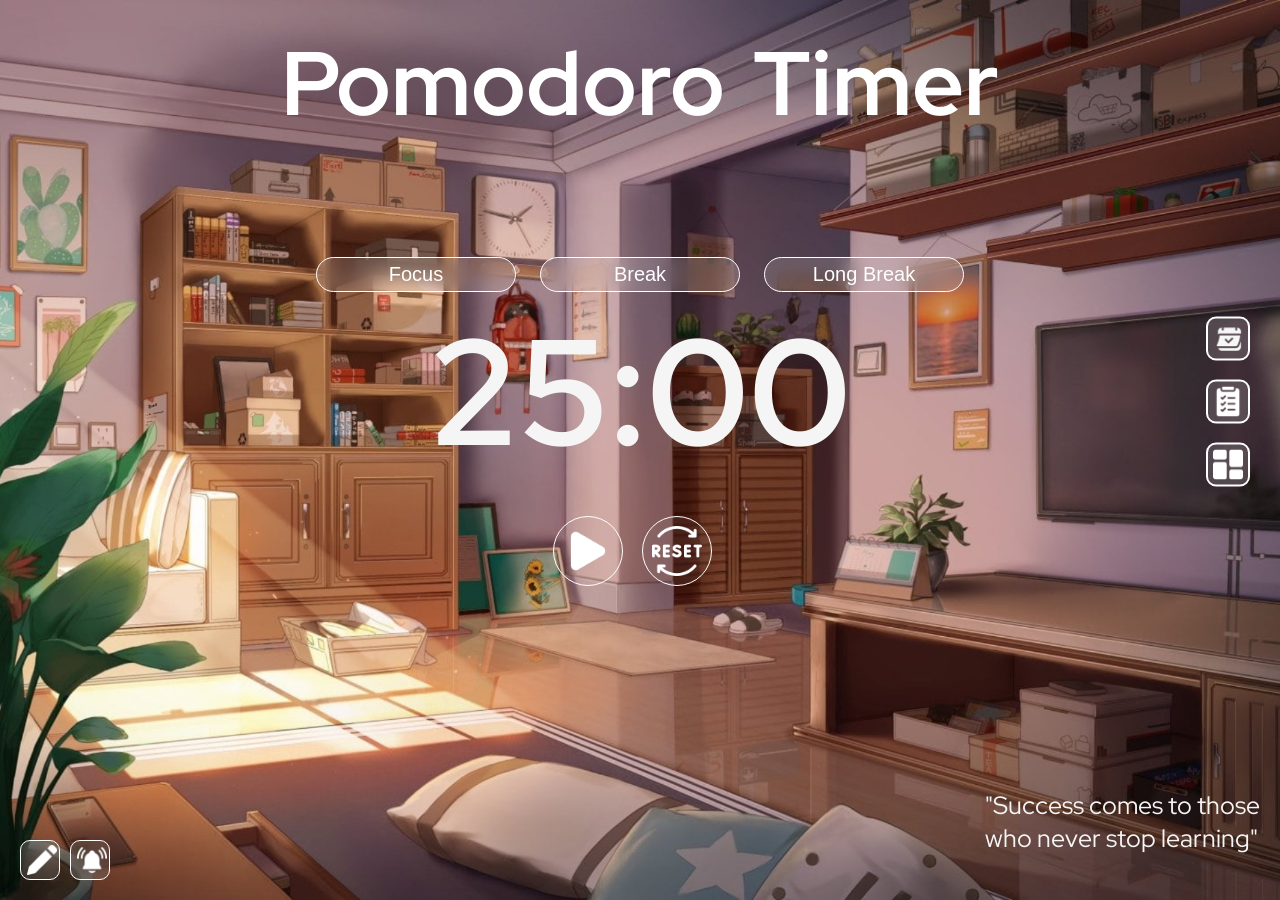
==== index.html @ 1c965666 "Rename pomo.html to index.html" ====
<html>
<head>

<link rel="preconnect" href="https://fonts.googleapis.com">
<link rel="preconnect" href="https://fonts.gstatic.com" crossorigin>
<link href="https://fonts.googleapis.com/css2?family=Lilita+One&family=Red+Hat+Display:ital,wght@0,300..900;1,300..900&display=swap" rel="stylesheet">

<link rel="stylesheet" href="css/pomo.css">
<script src="js/pomo.js"></script>

</head>
<body>
    <div id = "d1">
        <h1 class = "d1">Pomodoro Timer</h1>
        <ul class="d1"><br>
            <li class="d1"><img src="assets/icons/calendar.png"></li>
            <li class ="d1" ><img src="assets/icons/todo.png"></li>
            <li class = "d1"><img src="assets/icons/dashboard.png"></li>
        </ul>
    </div>
    <div id= "d2">
        <center>
        <button class = "skip" type="button" onclick = "focus()">Focus</button>
        <button class = "skip" type="button" onclick = "br()">Break</button>
        <button class = "skip" type="button" onclick = "Lbreak()">Long Break</button><br>
        <span id="timer">25:00</span><br>
        <button class = "control" onclick="pp()"><img id="playIcon" src="assets/icons/play.png" width="50"></button>
        <button class="control"  onclick="reset()"><img src="assets/icons/reset.png" width="50"></button>
        </center>
    </div>
    <div id = "d3">
        <button id = "set1" onclick = "edit()"><img id="editimg" src="assets/icons/edit.png"width="30"></button>
        <button id = "set2" onclick = "music()"><img id="musicimg" src="assets/icons/music.png"width="30"></button>
        <p id = motivation>"Success comes to those<br>who never stop learning"</p>
    </div>
</body>
---- css/pomo.css ----
body{
    background-color: tomato;
    color: whitesmoke;
    background-image: url("../assets/images/bg.jpg");
    background-position: center;
    background-size: cover;
}
#d1{
       color:white;
       display: flex;
       align-items: center;
}

h1.d1{
     font-family:Red Hat Display;
     /*font-variant: small-caps;*/
     word-spacing: 10px;
     font-size: 90px;
     border: 2px,hidden;
     text-align: center;
     padding: 10px 20px;
     margin: 5px;
     width: 100%;

}
ul.d1 {
  list-style-type: none;
  padding: 10px;
  margin: 0;

  position: fixed;
  top: 43%;
  right: 20px;

  transform: translateY(-50%);

  display: flex;
  flex-direction: column;
  gap: 15px;
}

ul li.d1 img{
  width: 30px;
  height: 30px;
  background: rgba(255, 255, 255, 0.15);
  border: solid 2px white;
  padding: 5px;
  border-radius: 10px;
}

button.skip{
    padding: 5px;
    margin-top:100px;
    margin-left: 10px;
    margin-right: 10px;
    border-radius: 20px;
    width: 200px;
    background: rgba(255, 255, 255, 0.15);
    backdrop-filter: blur(10px);
    border: 1px solid rgba(255, 255, 255, 1);
    color: white;
    font-size: 20px;
}
#timer{
  font-size: 150px;
  font-weight: bold;
  text-align: center;
  font-family: Red Hat Display;;
}
button.control{
    padding: 5px;
    margin-top:25px;
    margin-right:15px;
    border-radius: 70%;
    width: 70px;
    height:70px;
    background: rgba(255, 255, 255, 0.05);
    backdrop-filter: blur(200px);
    -webkit-backdrop-filter: blur(10px);
    border: 1px solid rgba(255, 255, 255, 1);
    color: rgb(255, 0, 0);
}

#set1{
  position: fixed;
  bottom: 20px;
  left: 20px;
  background: rgba(255, 255, 255, 0.1);
  border: 1px solid rgb(255, 255, 255);
  backdrop-filter: blur(10px);
  width: 40px;
  height: 40px;
  border-radius: 10px;
}
#set2{
  position: fixed;
  bottom: 20px;
  left: 70px;
  background: rgba(255, 255, 255, 0.1);
  border: 1px solid rgb(255, 255, 255);
  width: 40px;
  height: 40px;
  border-radius: 10px;
  backdrop-filter: blur(10px);
}
#motivation{
  position: fixed;
  bottom: 20px;
  right: 20px;
  font-family: Red Hat Display;
  font-size: 25px;
}
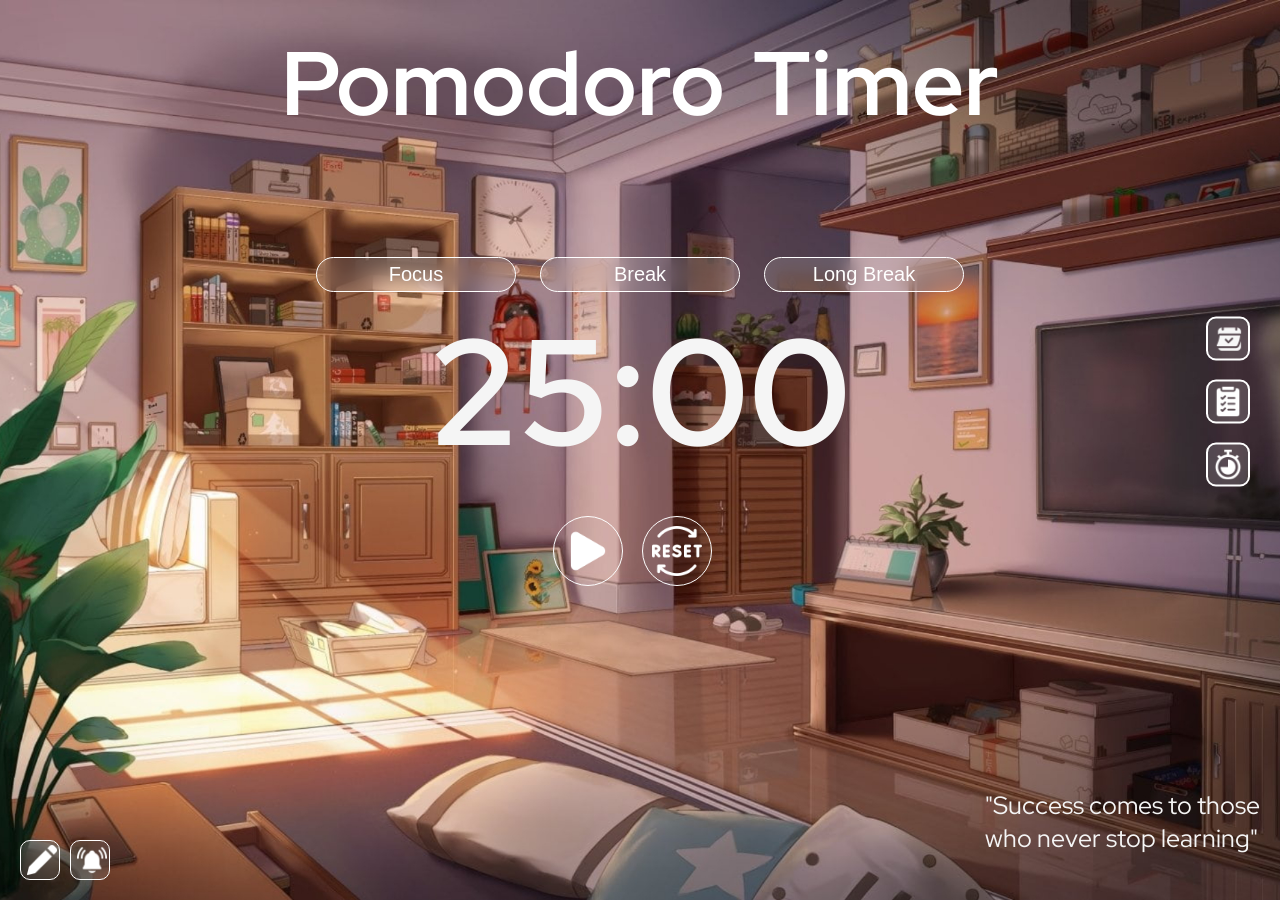
==== commit a2ffb8ea: "Calender added and Linked" ====
--- a/index.html
+++ b/index.html
@@ -13,9 +13,9 @@
     <div id = "d1">
         <h1 class = "d1">Pomodoro Timer</h1>
         <ul class="d1"><br>
-            <li class="d1"><img src="assets/icons/calendar.png"></li>
-            <li class ="d1" ><img src="assets/icons/todo.png"></li>
-            <li class = "d1"><img src="assets/icons/dashboard.png"></li>
+            <li class="d1"><a href="calendar.html"><img src="assets/icons/calendar.png"></a></li>
+            <li class ="d1" ><a href="todo.html"><img src="assets/icons/todo.png"></a></li>
+            <li class = "d1"><img src="assets/icons/timer.png"></li>
         </ul>
     </div>
     <div id= "d2">
